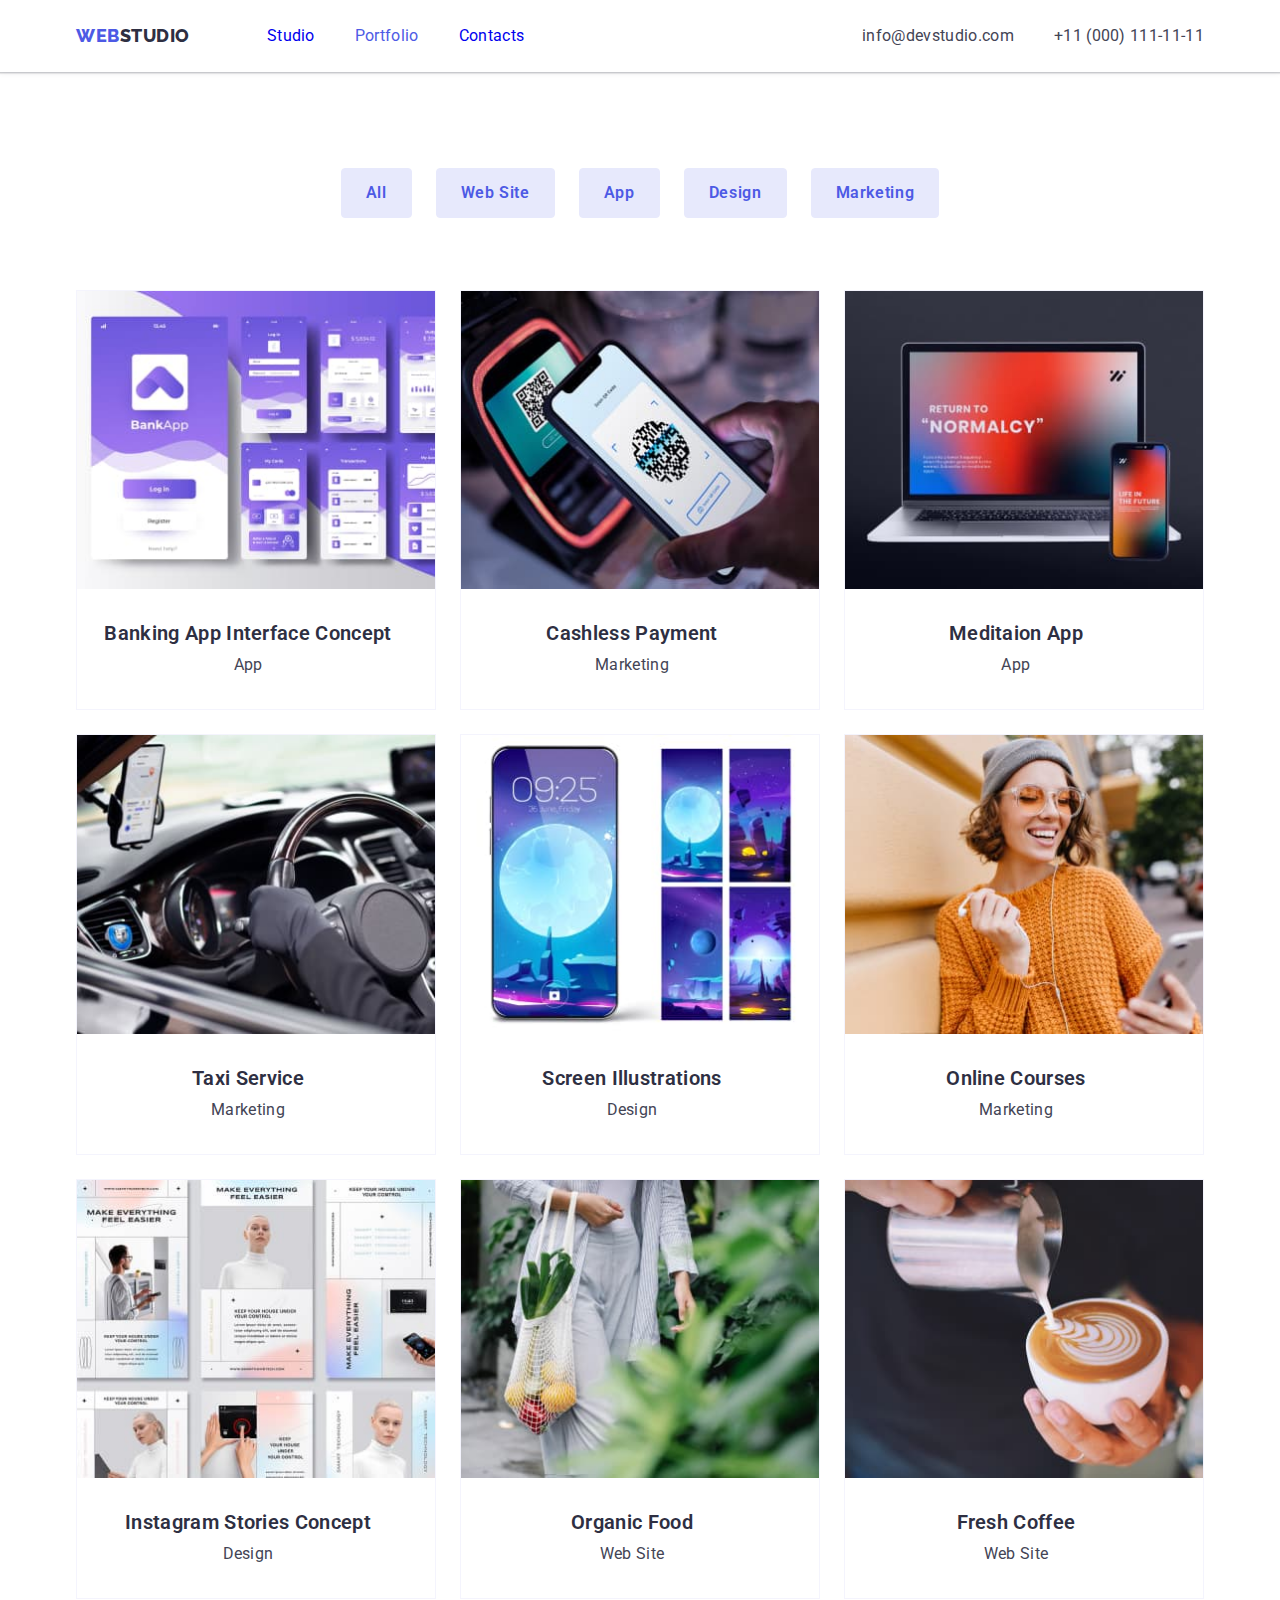
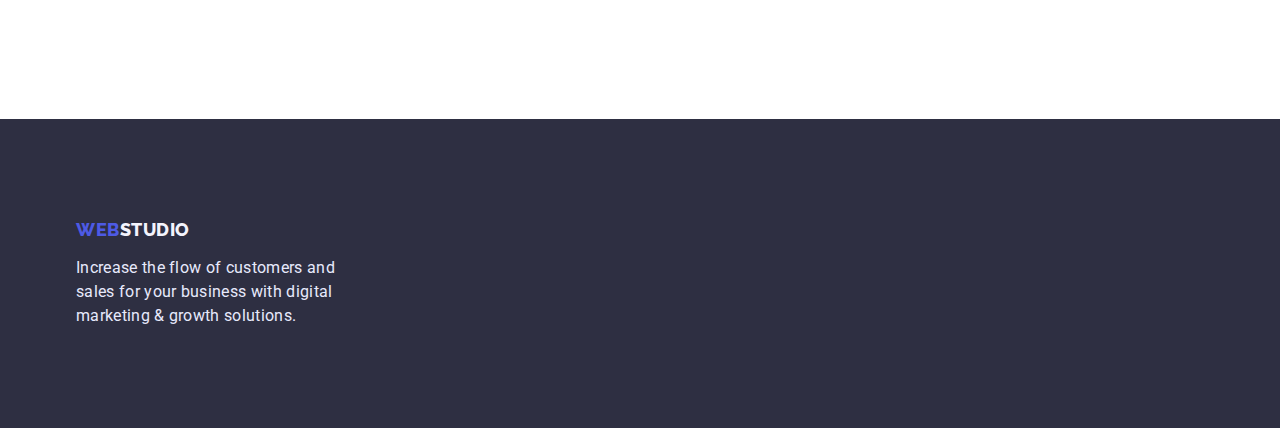
==== portfolio.html @ b6259a6e "copied all files from the previous hw" ====
<!DOCTYPE html>
<html lang="uk">
  <head>
    <meta charset="UTF-8" />
    <meta http-equiv="X-UA-Compatible" content="IE=edge" />
    <meta name="viewport" content="width=device-width, initial-scale=1.0" />
    <link
      href="https://fonts.googleapis.com/css2?family=Oleo+Script&family=Raleway:wght@700&family=Roboto:wght@400;500;700;900&display=swap"
      rel="stylesheet"
    />
    <link
      href="https://cdnjs.cloudflare.com/ajax/libs/modern-normalize/1.1.0/modern-normalize.min.css"
      rel="stylesheet"
    />
    <!-- <link
      href="https://fonts.googleapis.com/css2?family=Raleway:wght@700&display=swap"
      rel="stylesheet"
    /> -->
    <link rel="stylesheet" href="./сss/styles.css" />
    <title>Portfolio</title>
  </head>
  <body class="page">
    <!-- Шапка сайту -->
    <header class="border-header">
      <div class="container all-header">
        <nav class="main-nav">
          <!-- <a href="index.html">
          <img src="./images/WebStudio.svg" alt="Лого вебстудии" />
        </a> -->
          <a href="index.html" class="logo-top"
            >Web<span class="logo-header">Studio</span></a
          >
          <ul class="site-nav list">
            <li class="item">
              <a href="index.html" class="link">Studio</a>
            </li>
            <li class="item">
              <a href="./portfolio.html" class="link current">Portfolio</a>
            </li>
            <li class="item"><a href="#" class="link">Contacts</a></li>
          </ul>
        </nav>
        <ul class="contacts-nav list">
          <li class="item">
            <a href="mailto:info@devstudio.com" lang="en" class="contacts"
              >info@devstudio.com</a
            >
          </li>
          <li class="item">
            <a href="tel:+110001111111" class="contacts">+11 (000) 111-11-11</a>
          </li>
        </ul>
      </div>
    </header>
    <main>
      <section class="porfolio-section">
        <div class="container">
          <h1 class="section-title visually-hidden">Portfolio</h1>
          <ul class="filter">
            <li class="items">
              <button type="button" class="filter-button pointer">All</button>
            </li>

            <li class="items">
              <button type="button" class="filter-button pointer">
                Web Site
              </button>
            </li>

            <li class="items">
              <button type="button" class="filter-button pointer">App</button>
            </li>

            <li class="items">
              <button type="button" class="filter-button pointer">
                Design
              </button>
            </li>

            <li class="items">
              <button type="button" class="filter-button pointer">
                Marketing
              </button>
            </li>
          </ul>

          <ul class="portfolio">
            <li class="portfolio-elements">
              <a href="#" lang="en" class="link">
                <img src="./images1/banking.jpg" alt="banking" width="370" />
                <div class="card-content">
                  <h2 class="content-title">Banking App Interface Concept</h2>
                  <p class="section-text">App</p>
                </div>
              </a>
            </li>

            <li class="portfolio-elements">
              <a href="#" lang="en" class="link">
                <img src="./images1/qrcode.jpg" alt="cashless" width="370" />
                <div class="card-content">
                  <h2 class="content-title">Cashless Payment</h2>
                  <p class="section-text">Marketing</p>
                </div>
              </a>
            </li>

            <li class="portfolio-elements">
              <a href="#" lang="en" class="link">
                <img
                  src="./images1/meditaion.jpg"
                  alt="meditaion"
                  width="370"
                />
                <div class="card-content">
                  <h2 class="content-title">Meditaion App</h2>
                  <p class="section-text">App</p>
                </div>
              </a>
            </li>

            <li class="portfolio-elements">
              <a href="#" lang="en" class="link">
                <img src="./images1/taxi.jpg" alt="taxi" width="370" />
                <div class="card-content">
                  <h2 class="content-title">Taxi Service</h2>
                  <p class="section-text">Marketing</p>
                </div>
              </a>
            </li>

            <li class="portfolio-elements">
              <a href="#" lang="en" class="link">
                <img src="./images1/screen.jpg" alt="screen" width="370" />
                <div class="card-content">
                  <h2 class="content-title">Screen Illustrations</h2>
                  <p class="section-text">Design</p>
                </div>
              </a>
            </li>

            <li class="portfolio-elements">
              <a href="#" lang="en" class="link">
                <img src="./images1/courses.jpg" alt="courses" width="370" />
                <div class="card-content">
                  <h2 class="content-title">Online Courses</h2>
                  <p class="section-text">Marketing</p>
                </div>
              </a>
            </li>

            <li class="portfolio-elements">
              <a href="#" lang="en" class="link">
                <img src="./images1/stories.jpg" alt="stories" width="370" />
                <div class="card-content">
                  <h2 class="content-title">Instagram Stories Concept</h2>
                  <p class="section-text">Design</p>
                </div>
              </a>
            </li>

            <li class="portfolio-elements">
              <a href="#" lang="en" class="link">
                <img src="./images1/food.jpg" alt="food" width="370" />
                <div class="card-content">
                  <h2 class="content-title">Organic Food</h2>
                  <p class="section-text">Web Site</p>
                </div>
              </a>
            </li>

            <li class="portfolio-elements">
              <a href="#" lang="en" class="link">
                <img src="./images1/coffee.jpg" alt="coffee" width="370" />
                <div class="card-content">
                  <h2 class="content-title">Fresh Coffee</h2>
                  <p class="section-text">Web Site</p>
                </div>
              </a>
            </li>
          </ul>
        </div>
      </section>
    </main>
    <!-- Футер -->
    <footer class="footer">
      <!-- <img src="./images/WebStudio.svg" alt="Лого вебстудии" /> -->
      <div class="container">
        <a href="index.html" class="logo-bottom"
          >Web<span class="logo-footer">Studio</span>
        </a>
        <p class="footer-text">
          Increase the flow of customers and sales for your business with
          digital marketing & growth solutions.
        </p>
      </div>
    </footer>
  </body>
</html>
---- сss/styles.css ----
/* Определяем палитру цвета которую использовал дизайнер при разработке макета */
/* цвет основного текста SLATE #434455; */
/* вторичный цвет текста (заголовки) NAVY BLUE #2E2F42 */
/* цвет бэкграунд акцента #4D5AE5 */
/* цвет лого header  #4D5AE5 #2E2F42 */
/* цвет лого footer  #4D5AE5 #F4F4FD */
/* цвет фона (header) #FFFFFF */
/* цвет фона (hero + footer) #2E2F42 */
/* цвет фона (sections) #E5E5E5 */
/* цвет фона (section Team) #F4F4FD */
/* цвет фона кнопок #E7E9FC */

/* Задаем основной цвет шрифта и фона */
:root {
  --portfolio-card-set-left-gap: 24px;
  --portfolio-card-set-top-gap: 48px;

  --primary-text-color: #434455;
  --title-text-color-second-bg-color: #2e2f42;
  --accent-bg-color-button-text-color: #4d5ae5;
  --first-color: #ffffff;
  --third-background-color: #e5e5e5;
  --fourth-background-color: #f4f4fd;
  --button-background-color: #e7e9fc;
  --button-bg-active-color: #404bbf;
}

/* Если не используем нормализацию стилей то прописываем руками
html {
  box-sizing: border-box;
}
*,
*::before,
*::after {
  box-sizing: inherit;
} */

/* Добавляем временный outline для работы с блоками */

/* header {
  outline: 2px solid #404bbf;
} */
/* .nav {
  outline: 2px solid navy;
}
.site-nav {
  outline: 2px solid #404bbf;
}
.contacts-nav {
  outline: 2px solid red;
} */
/* .hero {
  outline: 2px solid tomato;
} */
/* .section {
  outline: 2px solid navy;
} */
/* .footer {
  outline: 2px solid red;
} */
/* .flex-filter {
  outline: 2px solid tomato;
  background-color: navy;
} */
/* .portfolio-elements {
    outline: 1px solid tomato;
  } */

body {
  margin: 0px;
  color: var(--primary-text-color);
  background-color: var(--first-color);

  font-family: Roboto, sans-serif;
  letter-spacing: 0.02em;
}
/* Утилиты */
.list {
  margin: 0px;
  padding: 0px;
}

/* Обнуляем маржины для элементов макета' */
h1,
h2,
h3,
h4,
h5,
h6,
p,
ul {
  margin: 0;
}

img {
  display: block;
  max-width: 100%;
  height: auto;
}
/* Убираем точки в списке */
/* .list {
  list-style: none;
} */
ul {
  list-style: none;
}

.link {
  text-decoration: none;
}
.pointer {
  cursor: pointer;
}

/* h1,
h2,
h3,
h4,
h5,
h6 {
  font-family: "Times New Roman", Times, serif;
} */

.container {
  width: 1158px;
  padding-left: 15px;
  padding-right: 15px;
  margin-left: auto;
  margin-right: auto;
  /* outline: 2px solid tomato; */
}

/* .section {
  padding-top: 94px;
  padding-bottom: 94px;
} */

/* Задаем цвет лого */
.logo-top {
  color: var(--accent-bg-color-button-text-color);
  font-family: Raleway, sans-serif;
  font-weight: 800;
  font-size: 18px;
  line-height: 1.33;
  display: flex;
  align-items: center;
  letter-spacing: 0.03em;
  text-transform: uppercase;
  text-decoration: none;
}
.logo-top .logo-header {
  color: var(--title-text-color-second-bg-color);
}
.logo-bottom {
  color: var(--accent-bg-color-button-text-color);
  font-family: Raleway, sans-serif;
  font-weight: 800;
  font-size: 18px;
  line-height: 1.17;
  display: flex;
  align-items: center;
  letter-spacing: 0.03em;
  text-transform: uppercase;
  text-decoration: none;
}
.logo-bottom .logo-footer {
  color: var(--fourth-background-color);
}

/* Стилизуем меню навигации */
.border-header {
  box-shadow: 0px 2px 1px rgba(46, 47, 66, 0.08),
    0px 1px 1px rgba(46, 47, 66, 0.16), 0px 1px 6px rgba(46, 47, 66, 0.08);
}

.all-header {
  display: flex;
  align-items: center;
}
.main-nav {
  display: flex;
  align-items: center;
  padding-top: 24px;
  padding-bottom: 24px;
}
.site-nav {
  display: flex;
  margin-left: 77px;
}
.site-nav .item + .item {
  margin-left: 40px;
}
.site-nav > .link {
  color: var(--title-text-color-second-bg-color);
  font-weight: 600;
  font-size: 16px;
  line-height: 1.5;
  text-decoration: none;
}
.site-nav .link:hover,
.site-nav .link:focus {
  color: var(--accent-bg-color-button-text-color);
}
.site-nav .link.current,
.site-nav .link:active {
  color: var(--accent-bg-color-button-text-color);
}

/* Стилизуем в шапке контакты */
.contacts-nav {
  display: flex;
  margin-left: auto;
  padding-top: 24px;
  padding-bottom: 24px;
}
.contacts-nav .item:not(:last-child) {
  margin-right: 40px;
}

.contacts-nav .contacts {
  display: flex;
  color: var(--primary-text-color);
  font-size: 16px;
  line-height: 1.5;
  text-decoration: none;
}
.contacts-nav .contacts:hover,
.contacts-nav .contacts:focus {
  color: var(--accent-bg-color-button-text-color);
}

/* Стилизуем героя */
.hero {
  text-align: center;
  background-color: var(--title-text-color-second-bg-color);
}
.hero-content {
  padding-top: 192px;
  padding-bottom: 192px;
}
.hero-title {
  display: block;
  width: 492px;
  height: 120px;
  margin-left: auto;
  margin-right: auto;
  margin-top: 0;
  margin-bottom: 48px;

  color: var(--first-color);
  font-weight: 600;
  font-size: 56px;
  line-height: 1.07;
}
.hero-button {
  display: flex;
  margin-left: auto;
  margin-right: auto;
  flex-direction: row;
  gap: 10px;
  border-radius: 4px;
  border: none;
  align-items: center;
  padding: 16px 32px;
  min-width: 170px;
  min-height: 51px;

  color: var(--first-color);
  background-color: var(--accent-bg-color-button-text-color);
  font-family: inherit;
  font-weight: 600;
  font-size: 16px;
  line-height: 1.19;
  display: flex;
  align-items: center;
  letter-spacing: 0.04em;
}

.hero-button:active,
.hero-button:focus {
  background-color: var(--button-bg-active-color);
}

/* Стилизуем заголовки секций */

.section-title {
  margin-top: 0px;

  color: var(--title-text-color-second-bg-color);
  font-weight: 600;
  font-size: 36px;
  line-height: 1.11;
  text-align: center;
  text-transform: capitalize;
}

.visually-hidden {
  position: absolute;
  width: 1px;
  height: 1px;
  margin: -1px;
  border: 0;
  padding: 0;
  clip: rect(0 0 0 0);
  overflow: hidden;
}

/* Стилизуем заголовки контента внутри секций Future, Team, Portfolio */

.content-title {
  margin-top: 0px;
  margin-bottom: 0px;

  color: var(--title-text-color-second-bg-color);
  font-weight: 600;
  font-size: 20px;
  line-height: 1.2;
}
/* Стилизуем контент внутри секций Future, Team, Portfolio */

.section {
  padding-top: 120px;
  padding-bottom: 120px;
}

.features-section {
  padding-bottom: 0px;
}

.features {
  display: flex;
  min-width: 264px;
  margin: 0;
  padding: 0;
  /* gap: 8px; */
}
.features .items {
  flex-basis: 264px;
  /* min-width: 264px; */
}

.features .items:not(:last-child) {
  margin-right: 24px;
}

.section-text {
  color: var(--primary-text-color);
  font-size: 16px;
  line-height: 1.5;
}
/* Section What are we doing */
.services {
  display: flex;
  margin-top: 72px;
  padding: 0;
}

.services .items:not(:last-child) {
  padding-right: 24px;
}
/* Section Team */

.team {
  display: flex;
  flex-wrap: wrap;
  margin: 0;
  padding: 0;
  margin-top: 72px;
  gap: 24px;
}

.team-elements {
  flex-basis: calc((100% - 72px) / 4);
  background-color: var(--first-color);
}

.team-background {
  background-color: var(--fourth-background-color);
}

.card-content {
  text-align: center;
}

/* Стилизуем футер */

.footer {
  padding-top: 100px;
  padding-bottom: 100px;
  background-color: var(--title-text-color-second-bg-color);
}
.footer-text {
  display: inline-block;
  width: 264px;
  margin-top: 16px;

  color: var(--button-background-color);
  font-size: 16px;
  line-height: 1.5;
}
/* .address {
  color: var(--primary-text-color);
  font-style: normal;
  font-size: 14px;
  line-height: 1.71;
  text-decoration: none;
}  */
/* .footer .address {
  color: #ffffff;
  font-style: normal;
  font-size: 14px;
  line-height: 1.71;
  text-decoration: none;
}
.footer .address:hover,
.footer .address:focus {
  color: var(--accent-color);
}

.footer .contacts {
  color: var(--primary-text-color);
  font-style: normal;
  font-size: 14px;
  line-height: 1.71;
  text-decoration: none;
}
.footer .contacts:hover,
.footer .contacts:focus {
  color: var(--accent-color);
} */

/* Стилизуем страницу Портфолио  */

/* Section filter  */

.filter-button {
  color: var(--accent-bg-color-button-text-color);
  background-color: var(--button-background-color);
  font-family: inherit;
  font-weight: 600;
  font-size: 16px;
  line-height: 1.5;
  text-align: center;
  letter-spacing: 0.04em;

  border: 1px solid #e7e9fc;
  border-radius: 4px;
}

.filter-button:hover,
.filter-button:focus {
  color: var(--first-color);
  background-color: var(--accent-bg-color-button-text-color);
}

.porfolio-section {
  padding-top: 96px;
  padding-bottom: 120px;
}
.filter {
  display: flex;
  justify-content: center;
  padding: 0px;
  margin-left: auto;
  margin-right: auto;
  margin-bottom: 72px;
}

.filter .items {
  justify-content: center;
}

.filter .items:not(:last-child) {
  padding-right: 24px;
}

.filter .filter-button {
  padding: 12px 24px;
}

/* Portfolio */

.portfolio {
  display: flex;
  flex-wrap: wrap;
  padding: 0;
  gap: 24px;
  text-decoration: none;
}

.portfolio-elements {
  flex-basis: calc((100% - 48px) / 3);
  border: 0.5px solid #f4f4fd;
  /* box-shadow: 0px 1px 6px rgba(46, 47, 66, 0.08); */
}

.card-content {
  padding: 32px;
  padding-left: 16px;
}

.section-text {
  margin-top: 8px;
}
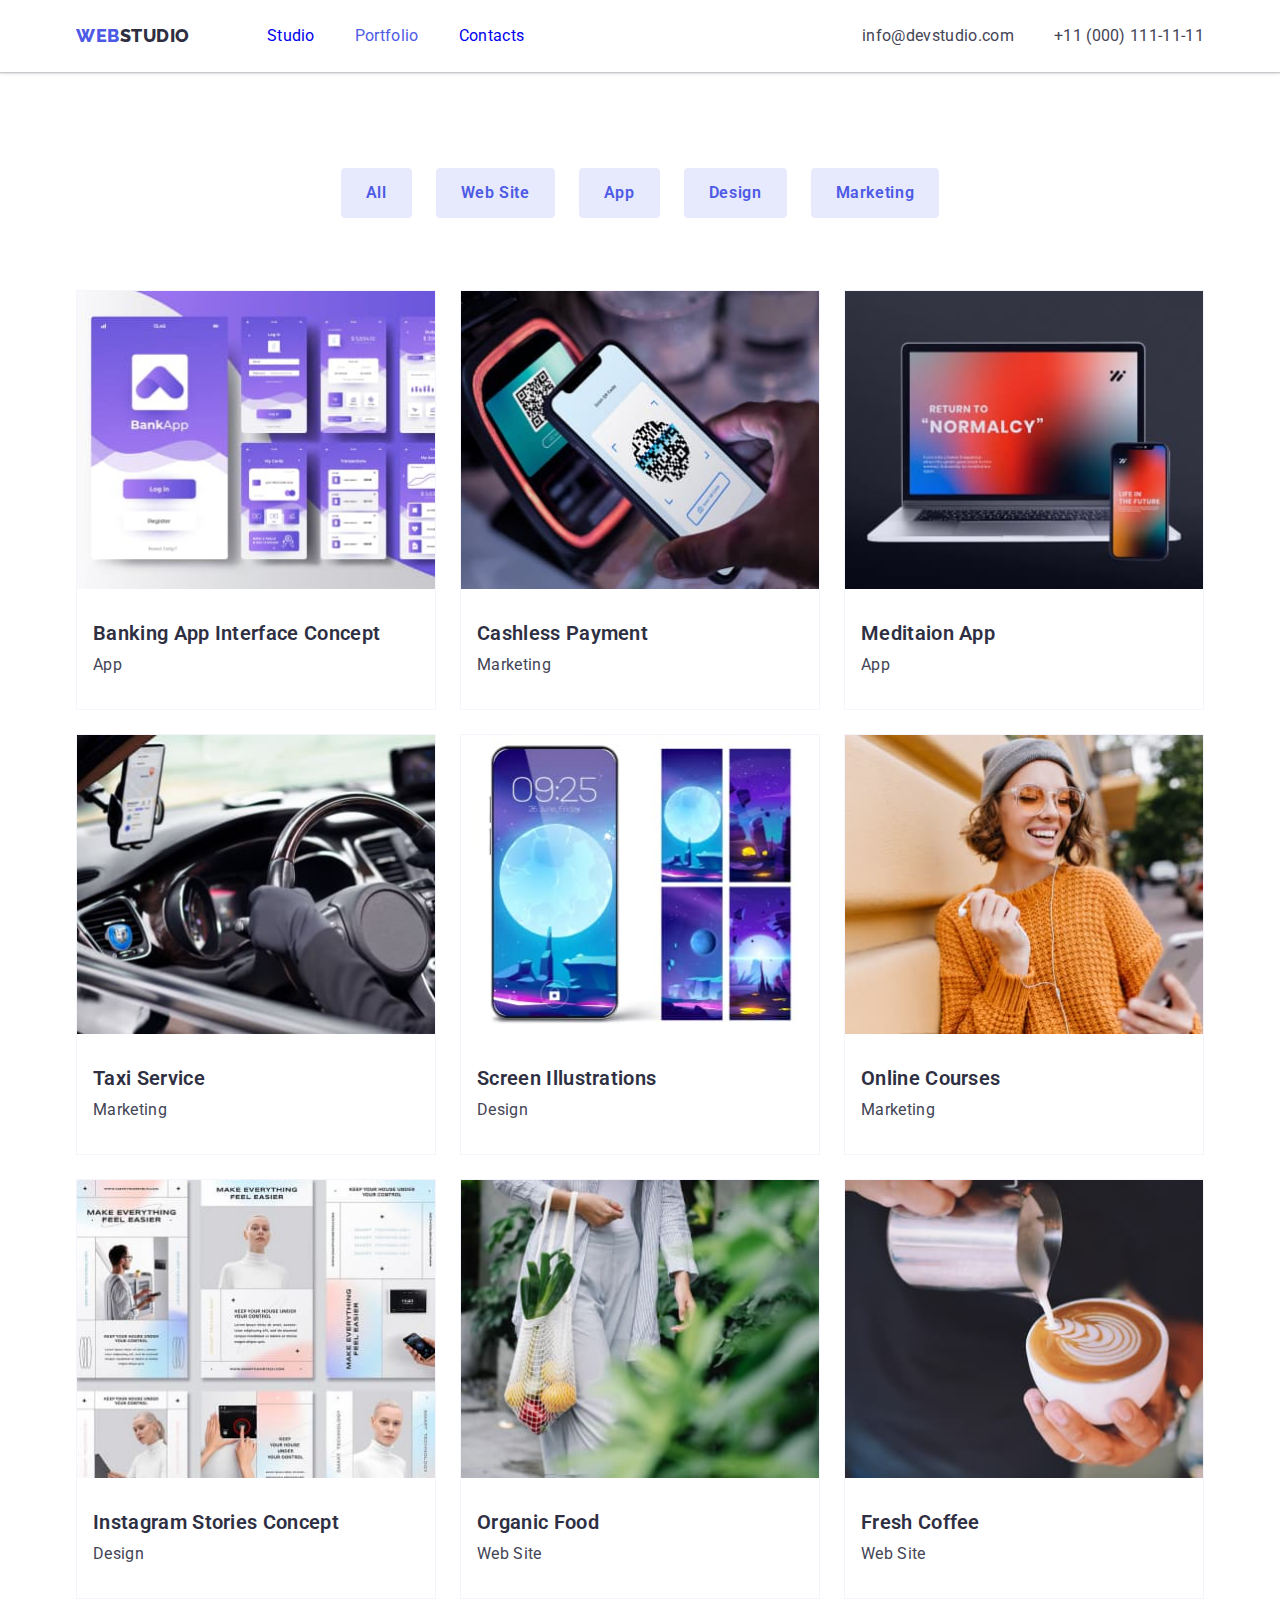
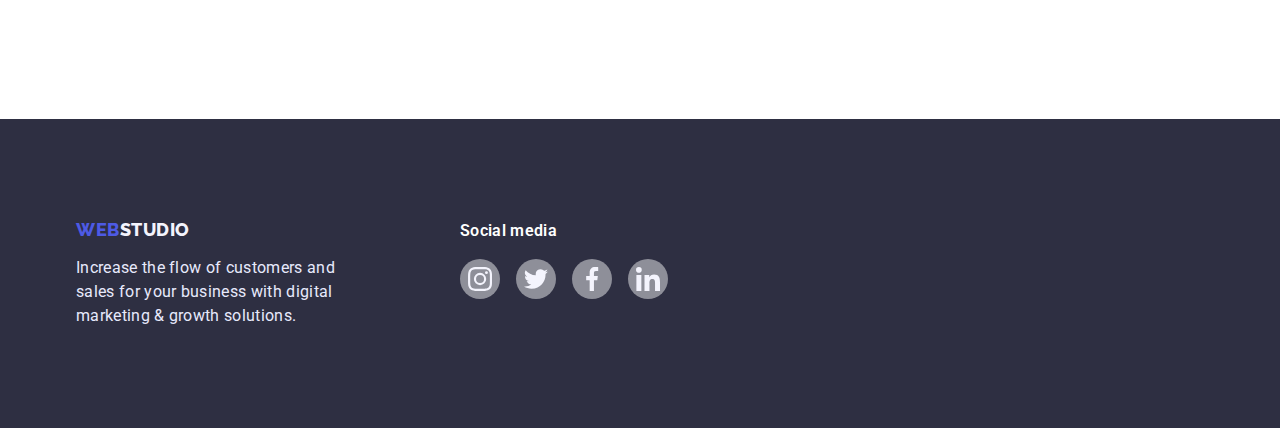
==== commit eddf4cc7: "added all the code according to the task" ====
--- a/portfolio.html
+++ b/portfolio.html
@@ -186,13 +186,61 @@
     <footer class="footer">
       <!-- <img src="./images/WebStudio.svg" alt="Лого вебстудии" /> -->
       <div class="container">
-        <a href="index.html" class="logo-bottom"
-          >Web<span class="logo-footer">Studio</span>
-        </a>
-        <p class="footer-text">
-          Increase the flow of customers and sales for your business with
-          digital marketing & growth solutions.
-        </p>
+        <div class="all-footer">
+          <div class="footer-block">
+            <a href="index.html" class="logo-bottom"
+              >Web<span class="logo-footer">Studio</span>
+            </a>
+            <p class="footer-text">
+              Increase the flow of customers and sales for your business with
+              digital marketing & growth solutions.
+            </p>
+          </div>
+          <div class="social-media">
+            <p class="social-text">Social media</p>
+            <ul class="social-link-footer">
+              <li class="social-elements">
+                <div class="social-blok-footer">
+                  <a class="social-items">
+                    <svg class="icon-footer" width="24px" height="24px">
+                      <use href="./images1/sprite1.svg#icon-instagram"></use>
+                    </svg>
+                  </a>
+                </div>
+              </li>
+
+              <li class="social-elements">
+                <div class="social-blok-footer">
+                  <a class="social-items">
+                    <svg class="icon-footer" width="24px" height="24px">
+                      <use href="./images1/sprite1.svg#icon-twitter"></use>
+                    </svg>
+                  </a>
+                </div>
+              </li>
+
+              <li class="social-elements">
+                <div class="social-blok-footer">
+                  <a class="social-items">
+                    <svg class="icon-footer" width="24px" height="24px">
+                      <use href="./images1/sprite1.svg#icon-facebook"></use>
+                    </svg>
+                  </a>
+                </div>
+              </li>
+
+              <li class="social-elements">
+                <div class="social-blok-footer">
+                  <a class="social-items">
+                    <svg class="icon-footer" width="24px" height="24px">
+                      <use href="./images1/sprite1.svg#icon-linkedin"></use>
+                    </svg>
+                  </a>
+                </div>
+              </li>
+            </ul>
+          </div>
+        </div>
       </div>
     </footer>
   </body>
--- a/сss/styles.css
+++ b/сss/styles.css
@@ -23,6 +23,9 @@
   --fourth-background-color: #f4f4fd;
   --button-background-color: #e7e9fc;
   --button-bg-active-color: #404bbf;
+  --border-color: #8e8f99;
+  --icon-customer-color: #afb1b8;
+  --hover-background-color: #31d0aa;
 }
 
 /* Если не используем нормализацию стилей то прописываем руками
@@ -34,37 +37,6 @@
 *::after {
   box-sizing: inherit;
 } */
-
-/* Добавляем временный outline для работы с блоками */
-
-/* header {
-  outline: 2px solid #404bbf;
-} */
-/* .nav {
-  outline: 2px solid navy;
-}
-.site-nav {
-  outline: 2px solid #404bbf;
-}
-.contacts-nav {
-  outline: 2px solid red;
-} */
-/* .hero {
-  outline: 2px solid tomato;
-} */
-/* .section {
-  outline: 2px solid navy;
-} */
-/* .footer {
-  outline: 2px solid red;
-} */
-/* .flex-filter {
-  outline: 2px solid tomato;
-  background-color: navy;
-} */
-/* .portfolio-elements {
-    outline: 1px solid tomato;
-  } */
 
 body {
   margin: 0px;
@@ -88,7 +60,8 @@
 h5,
 h6,
 p,
-ul {
+ul,
+a {
   margin: 0;
 }
 
@@ -199,7 +172,7 @@
 }
 .site-nav .link:hover,
 .site-nav .link:focus {
-  color: var(--accent-bg-color-button-text-color);
+  color: var(--primary-text-color);
 }
 .site-nav .link.current,
 .site-nav .link:active {
@@ -230,6 +203,22 @@
 }
 
 /* Стилизуем героя */
+.overlay {
+  max-width: 1440px;
+  height: 603px;
+  margin-left: auto;
+  margin-right: auto;
+  background-image: linear-gradient(
+      to right,
+      rgba(46, 47, 66, 0.5),
+      rgba(46, 47, 66, 0.5)
+    ),
+    url('../images1/peopleoffice.jpg');
+  background-repeat: no-repeat;
+  background-position: center;
+  background-size: cover;
+}
+
 .hero {
   text-align: center;
   background-color: var(--title-text-color-second-bg-color);
@@ -327,16 +316,27 @@
   padding-bottom: 0px;
 }
 
+.feature-block {
+  margin: 0;
+  margin-bottom: 8px;
+  width: 264px;
+  height: 112px;
+  padding: 24px 100px;
+  border-radius: 4px;
+  text-align: center;
+  background-color: var(--fourth-background-color);
+  border-radius: 4px;
+}
+
 .features {
   display: flex;
   min-width: 264px;
   margin: 0;
   padding: 0;
-  /* gap: 8px; */
-}
+}
+
 .features .items {
   flex-basis: 264px;
-  /* min-width: 264px; */
 }
 
 .features .items:not(:last-child) {
@@ -372,22 +372,108 @@
 .team-elements {
   flex-basis: calc((100% - 72px) / 4);
   background-color: var(--first-color);
+  box-shadow: 0px 1px 6px rgba(46, 47, 66, 0.08),
+    0px 1px 1px rgba(46, 47, 66, 0.16), 0px 2px 1px rgba(46, 47, 66, 0.08);
+  border-radius: 0px 0px 4px 4px;
 }
 
 .team-background {
   background-color: var(--fourth-background-color);
 }
 
-.card-content {
-  text-align: center;
+.teamcard-content {
+  text-align: center;
+  padding: 32px 16px;
+}
+
+.social-link {
+  display: flex;
+  margin: 0;
+  padding: 0;
+  justify-content: center;
+  align-items: center;
+  gap: 24px;
+  margin-top: 8px;
+}
+
+.social-blok {
+  margin: 0;
+  width: 40px;
+  height: 40px;
+  padding: 12px 12px;
+  /* border: 1px solid var(--border-color);
+  border-radius: 4px; */
+  text-align: center;
+  border-radius: 50%;
+  background-color: var(--accent-bg-color-button-text-color);
+}
+.social-blok:not(:last-child) {
+  margin-right: 24px;
+}
+
+/* .social-items {
+  padding: 12px 13.5px;
+} */
+
+/* Section Customers */
+
+.customers {
+  display: flex;
+  flex-wrap: wrap;
+  margin: 0;
+  padding: 0;
+  margin-top: 72px;
+  gap: 24px;
+}
+
+.customers-elements {
+  background-color: var(--first-color);
+}
+
+.customer-block {
+  margin: 0;
+  width: 168px;
+  height: 88px;
+  padding: 16px 32px;
+  border: 1px solid var(--border-color);
+  border-radius: 4px;
+  text-align: center;
+}
+.customer-block:not(:last-child) {
+  margin-right: 24px;
+}
+
+.icon-customer {
+  fill: var(--icon-customer-color);
+}
+
+.icon-customer:hover,
+.icon-customer:focus {
+  fill: var(--accent-bg-color-button-text-color);
 }
 
 /* Стилизуем футер */
 
 .footer {
+  /* max-width: 1440px;
+  max-height: 310px; */
+  margin-left: auto;
+  margin-right: auto;
   padding-top: 100px;
   padding-bottom: 100px;
   background-color: var(--title-text-color-second-bg-color);
+}
+
+.all-footer {
+  display: flex;
+  margin: 0;
+  padding: 0;
+  align-items: flex-start;
+}
+.footer-block {
+  width: 264px;
+  padding: 0;
+  margin: 0;
 }
 .footer-text {
   display: inline-block;
@@ -398,6 +484,62 @@
   font-size: 16px;
   line-height: 1.5;
 }
+.social-items {
+  display: flex;
+  margin: 0;
+  padding: 0;
+}
+
+.social-media {
+  display: block;
+  /* flex-wrap: wrap; */
+  /* width: 208px; */
+  margin-left: 120px;
+  /* padding: 0; */
+}
+.social-text {
+  display: inline-block;
+  margin-bottom: 16px;
+
+  font-weight: 600;
+  font-size: 16px;
+  line-height: 1.5;
+  color: var(--first-color);
+}
+.social-link-footer {
+  display: flex;
+  margin: 0;
+  padding: 0;
+  gap: 16px;
+}
+.social-blok-footer {
+  display: flex;
+  margin: 0;
+  width: 40px;
+  height: 40px;
+  /* padding: 12px 12px; */
+  /* border: 1px solid var(--border-color);
+  border-radius: 4px; */
+  justify-content: center;
+  align-items: center;
+  text-align: center;
+  border-radius: 50%;
+  background-color: var(--border-color);
+}
+.social-blok:not(:last-child) {
+  margin-right: 24px;
+}
+
+.social-blok-footer:hover {
+  background-color: var(--hover-background-color);
+}
+
+/* .social-items {
+  display: flex;
+  align-items: center;
+  justify-content: center;
+} */
+
 /* .address {
   color: var(--primary-text-color);
   font-style: normal;
@@ -432,7 +574,6 @@
 /* Стилизуем страницу Портфолио  */
 
 /* Section filter  */
-
 .filter-button {
   color: var(--accent-bg-color-button-text-color);
   background-color: var(--button-background-color);
@@ -443,7 +584,7 @@
   text-align: center;
   letter-spacing: 0.04em;
 
-  border: 1px solid #e7e9fc;
+  border: 1px solid var(--button-background-color);
   border-radius: 4px;
 }
 
@@ -451,6 +592,9 @@
 .filter-button:focus {
   color: var(--first-color);
   background-color: var(--accent-bg-color-button-text-color);
+  box-shadow: 0px 3px 1px rgba(0, 0, 0, 0.1), 0px 2px 1px rgba(0, 0, 0, 0.08),
+    0px 2px 2px rgba(0, 0, 0, 0.12);
+  border-radius: 4px;
 }
 
 .porfolio-section {
@@ -490,13 +634,17 @@
 
 .portfolio-elements {
   flex-basis: calc((100% - 48px) / 3);
-  border: 0.5px solid #f4f4fd;
+  border: 0.5px solid var(--fourth-background-color);
   /* box-shadow: 0px 1px 6px rgba(46, 47, 66, 0.08); */
 }
-
+.portfolio-elements:hover {
+  border: 0.5px solid var(--fourth-background-color);
+  box-shadow: 0px 1px 6px rgba(46, 47, 66, 0.08);
+}
 .card-content {
   padding: 32px;
   padding-left: 16px;
+  text-align: left;
 }
 
 .section-text {
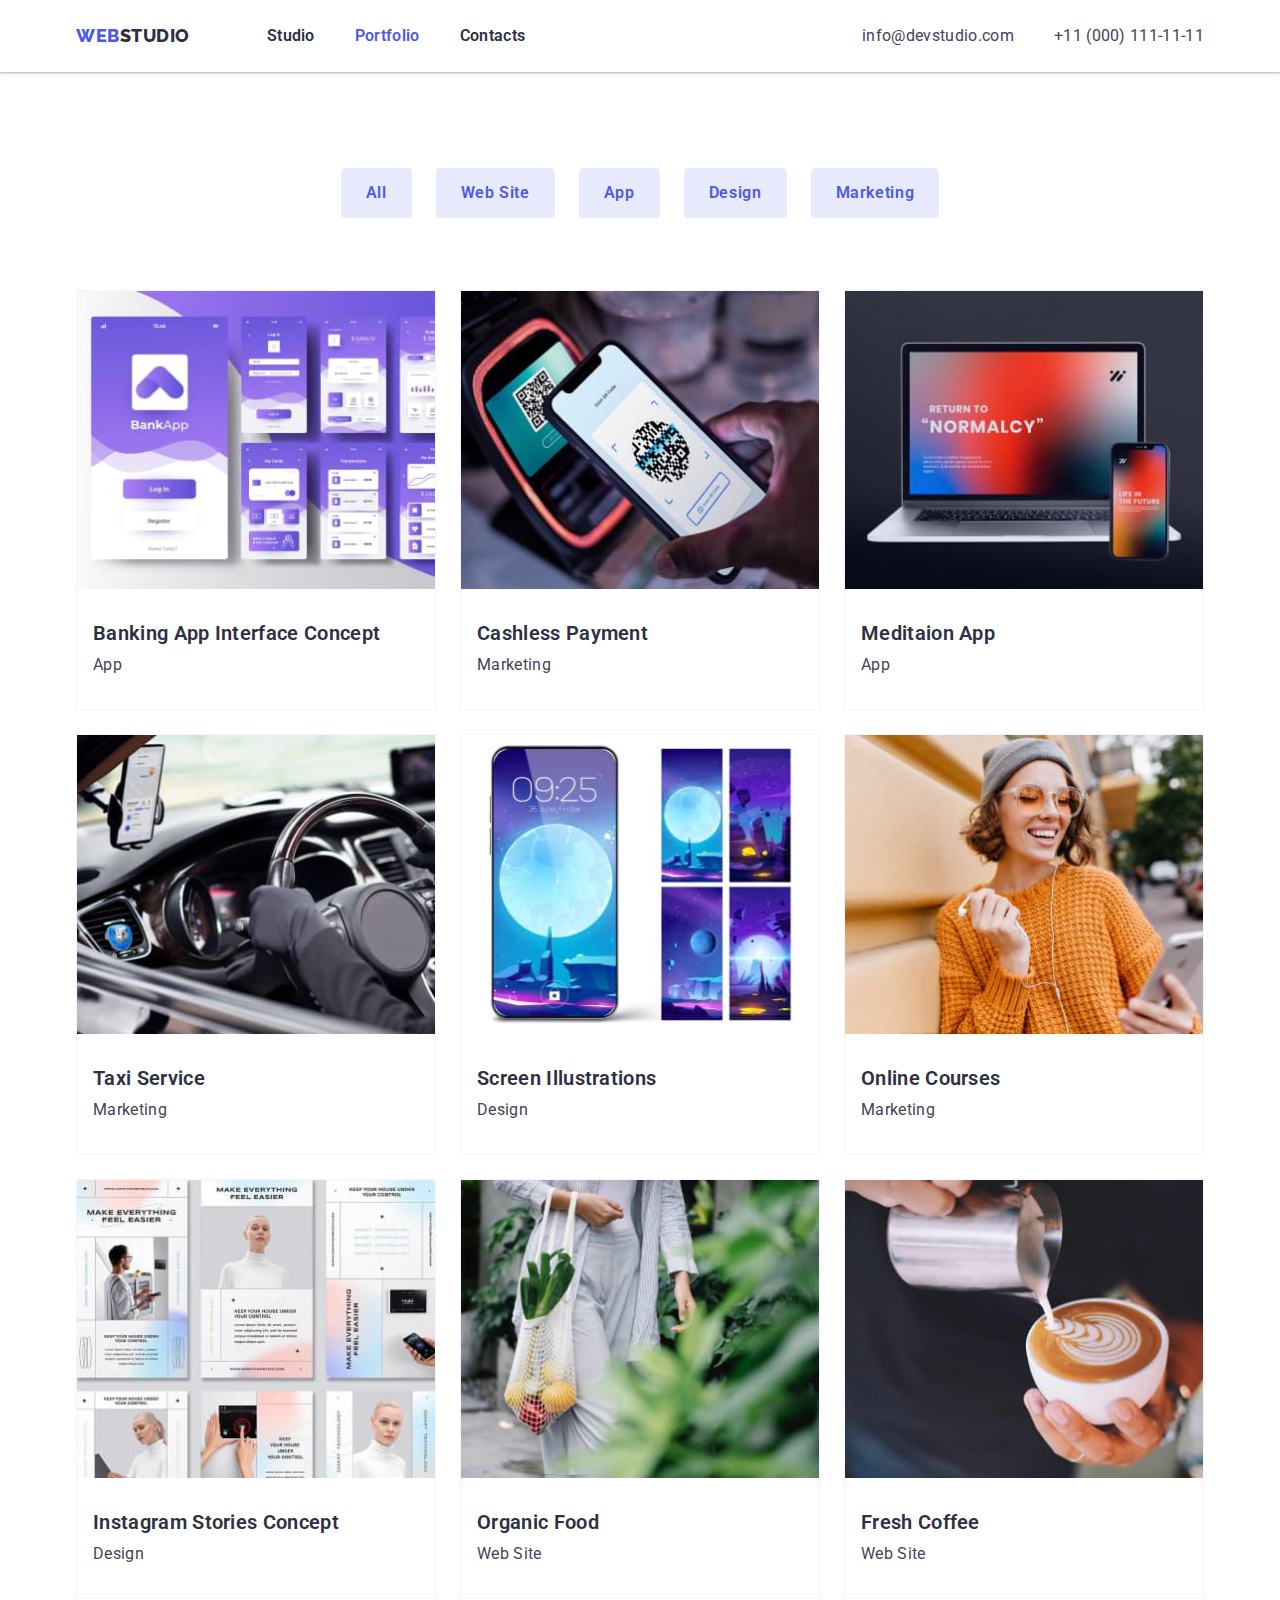
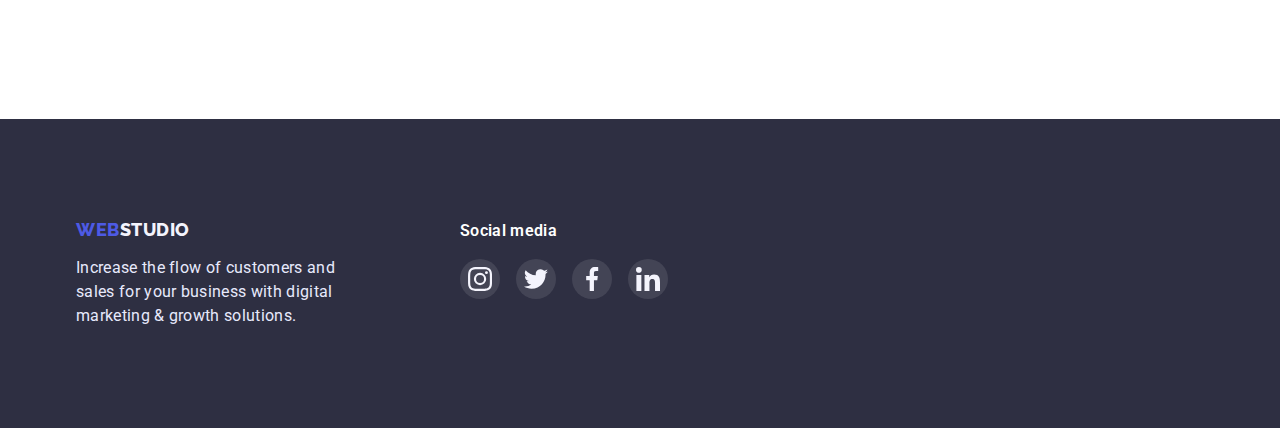
==== commit b95ddb4f: "Improvements made according to the tutor's comments" ====
--- a/portfolio.html
+++ b/portfolio.html
@@ -86,7 +86,7 @@
 
           <ul class="portfolio">
             <li class="portfolio-elements">
-              <a href="#" lang="en" class="link">
+              <a href="#" lang="en" class="portfolio-link link">
                 <img src="./images1/banking.jpg" alt="banking" width="370" />
                 <div class="card-content">
                   <h2 class="content-title">Banking App Interface Concept</h2>
@@ -96,7 +96,7 @@
             </li>
 
             <li class="portfolio-elements">
-              <a href="#" lang="en" class="link">
+              <a href="#" lang="en" class="portfolio-link link">
                 <img src="./images1/qrcode.jpg" alt="cashless" width="370" />
                 <div class="card-content">
                   <h2 class="content-title">Cashless Payment</h2>
@@ -106,7 +106,7 @@
             </li>
 
             <li class="portfolio-elements">
-              <a href="#" lang="en" class="link">
+              <a href="#" lang="en" class="portfolio-link link">
                 <img
                   src="./images1/meditaion.jpg"
                   alt="meditaion"
@@ -120,7 +120,7 @@
             </li>
 
             <li class="portfolio-elements">
-              <a href="#" lang="en" class="link">
+              <a href="#" lang="en" class="portfolio-link link">
                 <img src="./images1/taxi.jpg" alt="taxi" width="370" />
                 <div class="card-content">
                   <h2 class="content-title">Taxi Service</h2>
@@ -130,7 +130,7 @@
             </li>
 
             <li class="portfolio-elements">
-              <a href="#" lang="en" class="link">
+              <a href="#" lang="en" class="portfolio-link link">
                 <img src="./images1/screen.jpg" alt="screen" width="370" />
                 <div class="card-content">
                   <h2 class="content-title">Screen Illustrations</h2>
@@ -140,7 +140,7 @@
             </li>
 
             <li class="portfolio-elements">
-              <a href="#" lang="en" class="link">
+              <a href="#" lang="en" class="portfolio-link link">
                 <img src="./images1/courses.jpg" alt="courses" width="370" />
                 <div class="card-content">
                   <h2 class="content-title">Online Courses</h2>
@@ -150,7 +150,7 @@
             </li>
 
             <li class="portfolio-elements">
-              <a href="#" lang="en" class="link">
+              <a href="#" lang="en" class="portfolio-link link">
                 <img src="./images1/stories.jpg" alt="stories" width="370" />
                 <div class="card-content">
                   <h2 class="content-title">Instagram Stories Concept</h2>
@@ -160,7 +160,7 @@
             </li>
 
             <li class="portfolio-elements">
-              <a href="#" lang="en" class="link">
+              <a href="#" lang="en" class="portfolio-link link">
                 <img src="./images1/food.jpg" alt="food" width="370" />
                 <div class="card-content">
                   <h2 class="content-title">Organic Food</h2>
@@ -170,7 +170,7 @@
             </li>
 
             <li class="portfolio-elements">
-              <a href="#" lang="en" class="link">
+              <a href="#" lang="en" class="portfolio-link link">
                 <img src="./images1/coffee.jpg" alt="coffee" width="370" />
                 <div class="card-content">
                   <h2 class="content-title">Fresh Coffee</h2>
@@ -199,44 +199,36 @@
           <div class="social-media">
             <p class="social-text">Social media</p>
             <ul class="social-link-footer">
-              <li class="social-elements">
-                <div class="social-blok-footer">
-                  <a class="social-items">
-                    <svg class="icon-footer" width="24px" height="24px">
-                      <use href="./images1/sprite1.svg#icon-instagram"></use>
-                    </svg>
-                  </a>
-                </div>
-              </li>
-
-              <li class="social-elements">
-                <div class="social-blok-footer">
-                  <a class="social-items">
-                    <svg class="icon-footer" width="24px" height="24px">
-                      <use href="./images1/sprite1.svg#icon-twitter"></use>
-                    </svg>
-                  </a>
-                </div>
-              </li>
-
-              <li class="social-elements">
-                <div class="social-blok-footer">
-                  <a class="social-items">
-                    <svg class="icon-footer" width="24px" height="24px">
-                      <use href="./images1/sprite1.svg#icon-facebook"></use>
-                    </svg>
-                  </a>
-                </div>
-              </li>
-
-              <li class="social-elements">
-                <div class="social-blok-footer">
-                  <a class="social-items">
-                    <svg class="icon-footer" width="24px" height="24px">
-                      <use href="./images1/sprite1.svg#icon-linkedin"></use>
-                    </svg>
-                  </a>
-                </div>
+              <li>
+                <a class="social-blok-footer">
+                  <svg class="icon-footer" width="24" height="24">
+                    <use href="./images1/sprite1.svg#icon-instagram"></use>
+                  </svg>
+                </a>
+              </li>
+
+              <li>
+                <a class="social-blok-footer">
+                  <svg class="icon-footer" width="24" height="24">
+                    <use href="./images1/sprite1.svg#icon-twitter"></use>
+                  </svg>
+                </a>
+              </li>
+
+              <li>
+                <a class="social-blok-footer">
+                  <svg class="icon-footer" width="24" height="24">
+                    <use href="./images1/sprite1.svg#icon-facebook"></use>
+                  </svg>
+                </a>
+              </li>
+
+              <li>
+                <a class="social-blok-footer">
+                  <svg class="icon-footer" width="24" height="24">
+                    <use href="./images1/sprite1.svg#icon-linkedin"></use>
+                  </svg>
+                </a>
               </li>
             </ul>
           </div>
--- a/сss/styles.css
+++ b/сss/styles.css
@@ -163,7 +163,7 @@
 .site-nav .item + .item {
   margin-left: 40px;
 }
-.site-nav > .link {
+.site-nav .link {
   color: var(--title-text-color-second-bg-color);
   font-weight: 600;
   font-size: 16px;
@@ -230,7 +230,6 @@
 .hero-title {
   display: block;
   width: 492px;
-  height: 120px;
   margin-left: auto;
   margin-right: auto;
   margin-top: 0;
@@ -253,6 +252,7 @@
   padding: 16px 32px;
   min-width: 170px;
   min-height: 51px;
+  box-shadow: 0px 4px 4px rgba(0, 0, 0, 0.15);
 
   color: var(--first-color);
   background-color: var(--accent-bg-color-button-text-color);
@@ -265,9 +265,14 @@
   letter-spacing: 0.04em;
 }
 
-.hero-button:active,
+.hero-button:hover,
 .hero-button:focus {
+  box-shadow: 0px 1px 6px rgba(46, 47, 66, 0.08),
+    0px 1px 1px rgba(46, 47, 66, 0.16), 0px 2px 1px rgba(46, 47, 66, 0.08);
+}
+.hero-button:active {
   background-color: var(--button-bg-active-color);
+  box-shadow: 0px 4px 4px rgba(0, 0, 0, 0.15);
 }
 
 /* Стилизуем заголовки секций */
@@ -317,11 +322,13 @@
 }
 
 .feature-block {
+  display: flex;
+  align-items: center;
+  justify-content: center;
   margin: 0;
   margin-bottom: 8px;
   width: 264px;
   height: 112px;
-  padding: 24px 100px;
   border-radius: 4px;
   text-align: center;
   background-color: var(--fourth-background-color);
@@ -362,7 +369,6 @@
 
 .team {
   display: flex;
-  flex-wrap: wrap;
   margin: 0;
   padding: 0;
   margin-top: 72px;
@@ -390,23 +396,24 @@
   display: flex;
   margin: 0;
   padding: 0;
+  margin-top: 8px;
+  /* justify-content: center;
+  align-items: center; */
+  gap: 24px;
+}
+
+.social-blok {
+  display: flex;
   justify-content: center;
   align-items: center;
-  gap: 24px;
-  margin-top: 8px;
-}
-
-.social-blok {
-  margin: 0;
+  text-align: center;
   width: 40px;
   height: 40px;
   padding: 12px 12px;
-  /* border: 1px solid var(--border-color);
-  border-radius: 4px; */
-  text-align: center;
   border-radius: 50%;
   background-color: var(--accent-bg-color-button-text-color);
 }
+
 .social-blok:not(:last-child) {
   margin-right: 24px;
 }
@@ -417,39 +424,37 @@
 
 /* Section Customers */
 
-.customers {
-  display: flex;
-  flex-wrap: wrap;
+.customer-block {
+  display: flex;
   margin: 0;
   padding: 0;
   margin-top: 72px;
   gap: 24px;
-}
-
-.customers-elements {
+  justify-content: center;
+}
+
+.customer-block-icon {
+  display: inline-block;
+  margin: 0;
+  padding: 16px 32px;
   background-color: var(--first-color);
-}
-
-.customer-block {
-  margin: 0;
-  width: 168px;
-  height: 88px;
-  padding: 16px 32px;
   border: 1px solid var(--border-color);
   border-radius: 4px;
-  text-align: center;
-}
-.customer-block:not(:last-child) {
+  color: var(--border-color);
+}
+
+.customer-block-icon:not(:last-child) {
   margin-right: 24px;
 }
 
 .icon-customer {
-  fill: var(--icon-customer-color);
-}
-
-.icon-customer:hover,
-.icon-customer:focus {
-  fill: var(--accent-bg-color-button-text-color);
+  fill: currentColor;
+}
+
+.customer-block-icon:hover,
+.customer-block-icon:focus {
+  color: var(--accent-bg-color-button-text-color);
+  border-color: var(--accent-bg-color-button-text-color);
 }
 
 /* Стилизуем футер */
@@ -492,10 +497,7 @@
 
 .social-media {
   display: block;
-  /* flex-wrap: wrap; */
-  /* width: 208px; */
   margin-left: 120px;
-  /* padding: 0; */
 }
 .social-text {
   display: inline-block;
@@ -518,19 +520,21 @@
   width: 40px;
   height: 40px;
   /* padding: 12px 12px; */
-  /* border: 1px solid var(--border-color);
-  border-radius: 4px; */
+  /* border: 1px solid var(--border-color); */
+  border-radius: 4px;
   justify-content: center;
   align-items: center;
   text-align: center;
   border-radius: 50%;
-  background-color: var(--border-color);
-}
+  background-color: rgba(255, 255, 255, 0.1);
+}
+
 .social-blok:not(:last-child) {
   margin-right: 24px;
 }
 
-.social-blok-footer:hover {
+.social-blok-footer:hover,
+.social-blok-footer:focus {
   background-color: var(--hover-background-color);
 }
 
@@ -604,6 +608,7 @@
 .filter {
   display: flex;
   justify-content: center;
+  text-align: center;
   padding: 0px;
   margin-left: auto;
   margin-right: auto;
@@ -628,6 +633,7 @@
   display: flex;
   flex-wrap: wrap;
   padding: 0;
+  margin: 0;
   gap: 24px;
   text-decoration: none;
 }
@@ -635,10 +641,11 @@
 .portfolio-elements {
   flex-basis: calc((100% - 48px) / 3);
   border: 0.5px solid var(--fourth-background-color);
-  /* box-shadow: 0px 1px 6px rgba(46, 47, 66, 0.08); */
-}
-.portfolio-elements:hover {
-  border: 0.5px solid var(--fourth-background-color);
+}
+
+.portfolio-link:hover,
+.portfolio-link:focus {
+  display: inline-block;
   box-shadow: 0px 1px 6px rgba(46, 47, 66, 0.08);
 }
 .card-content {
